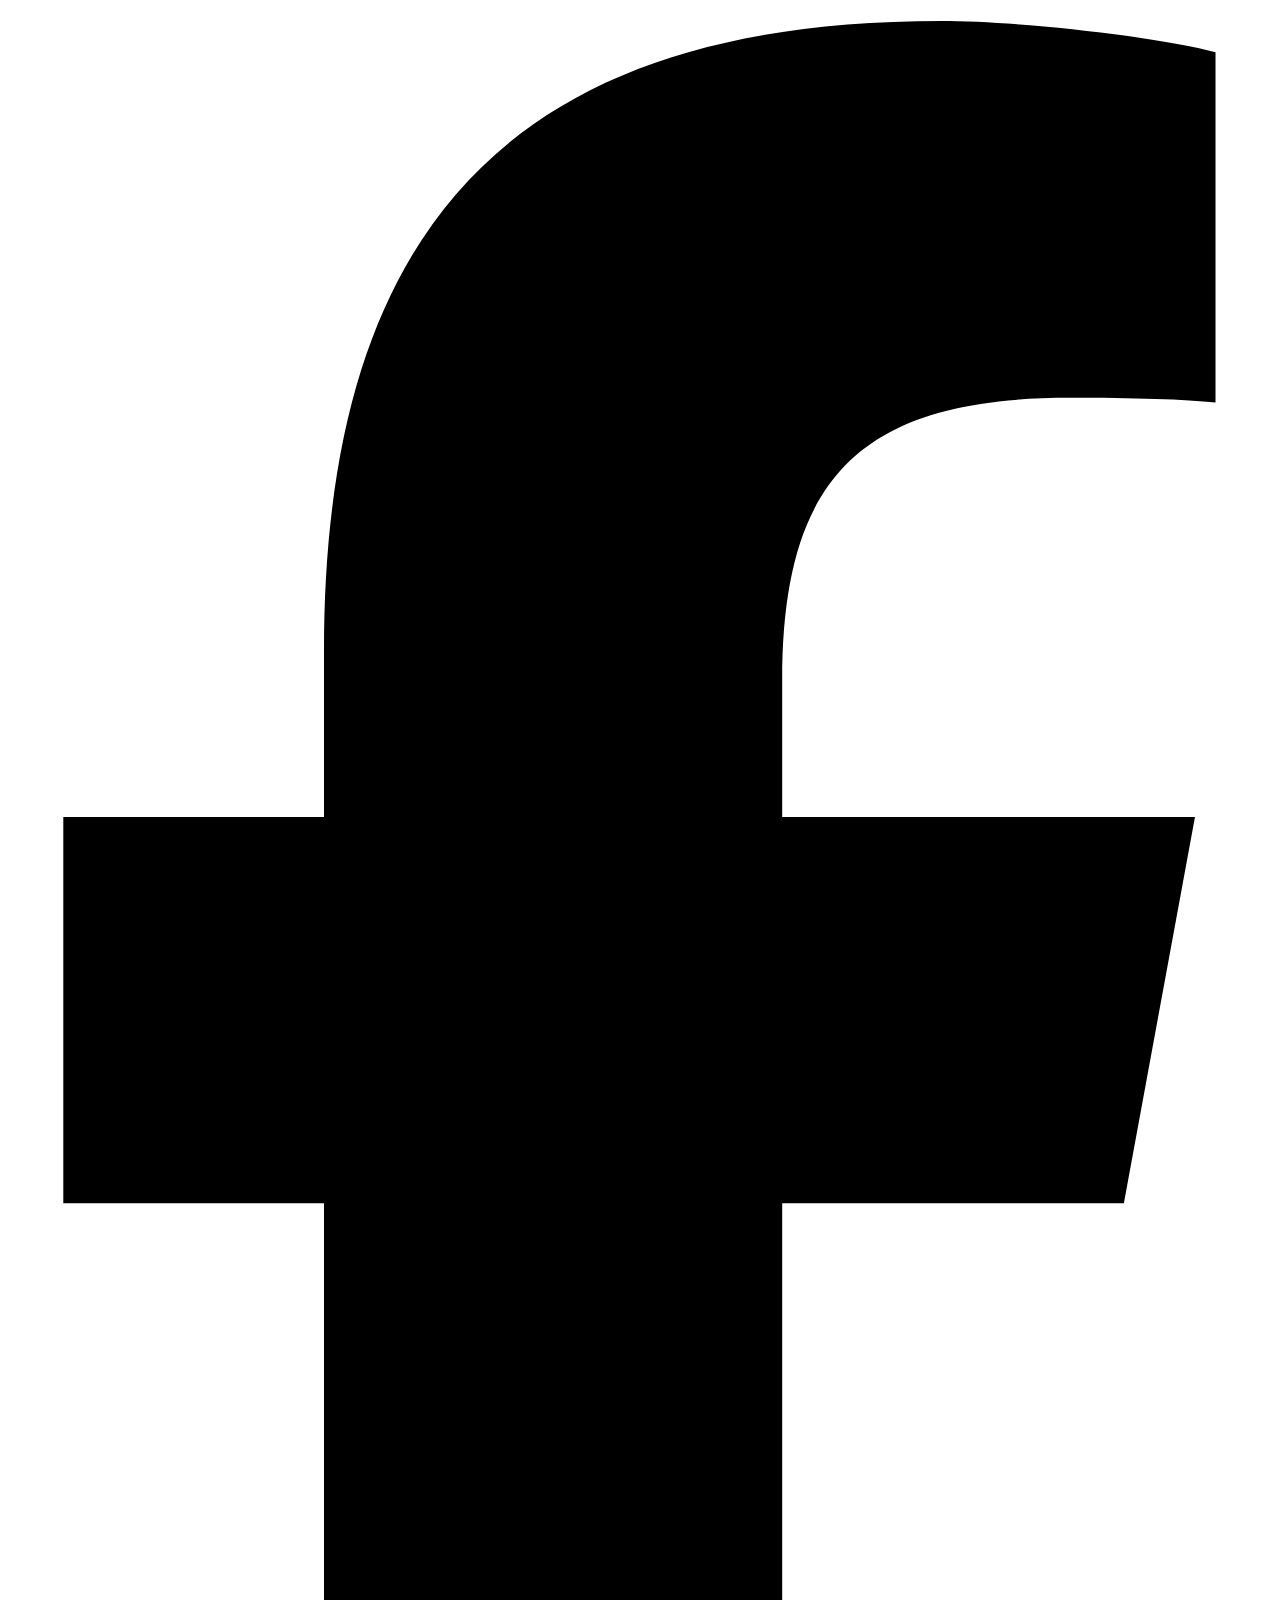
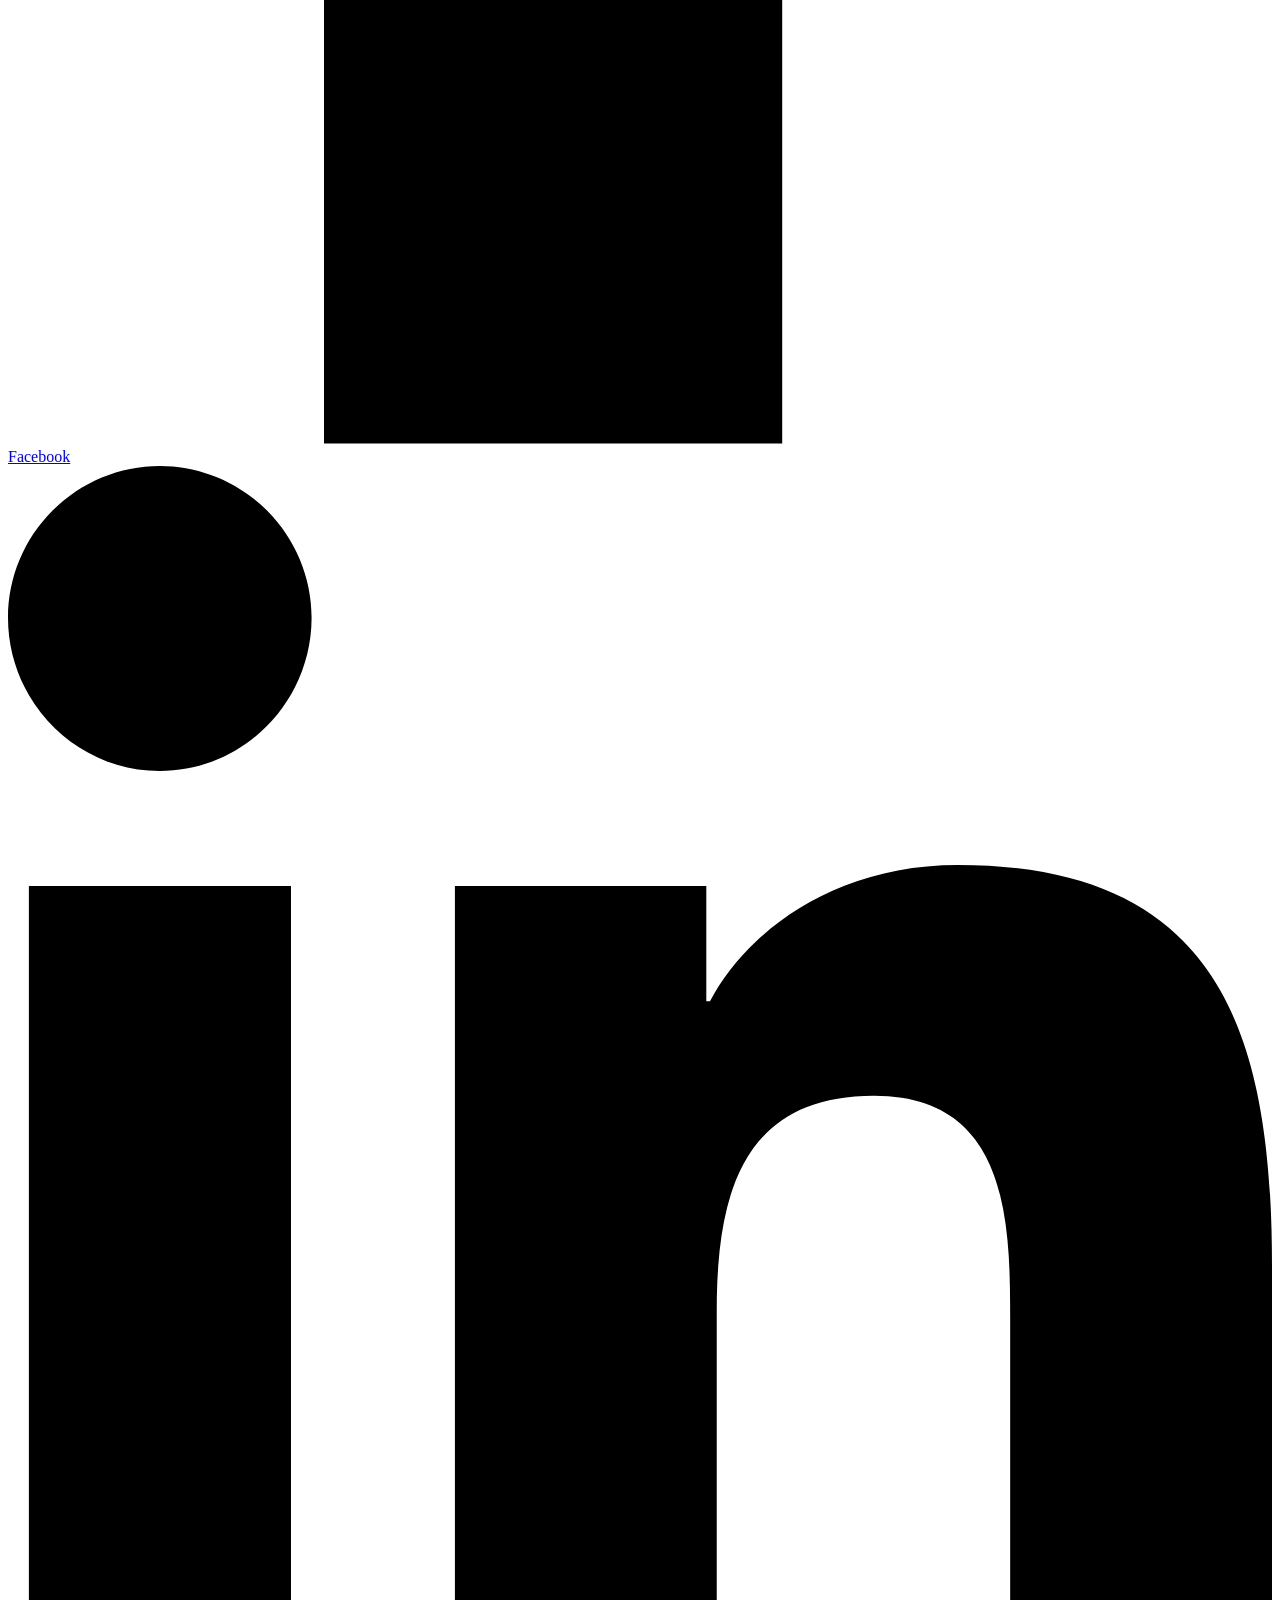
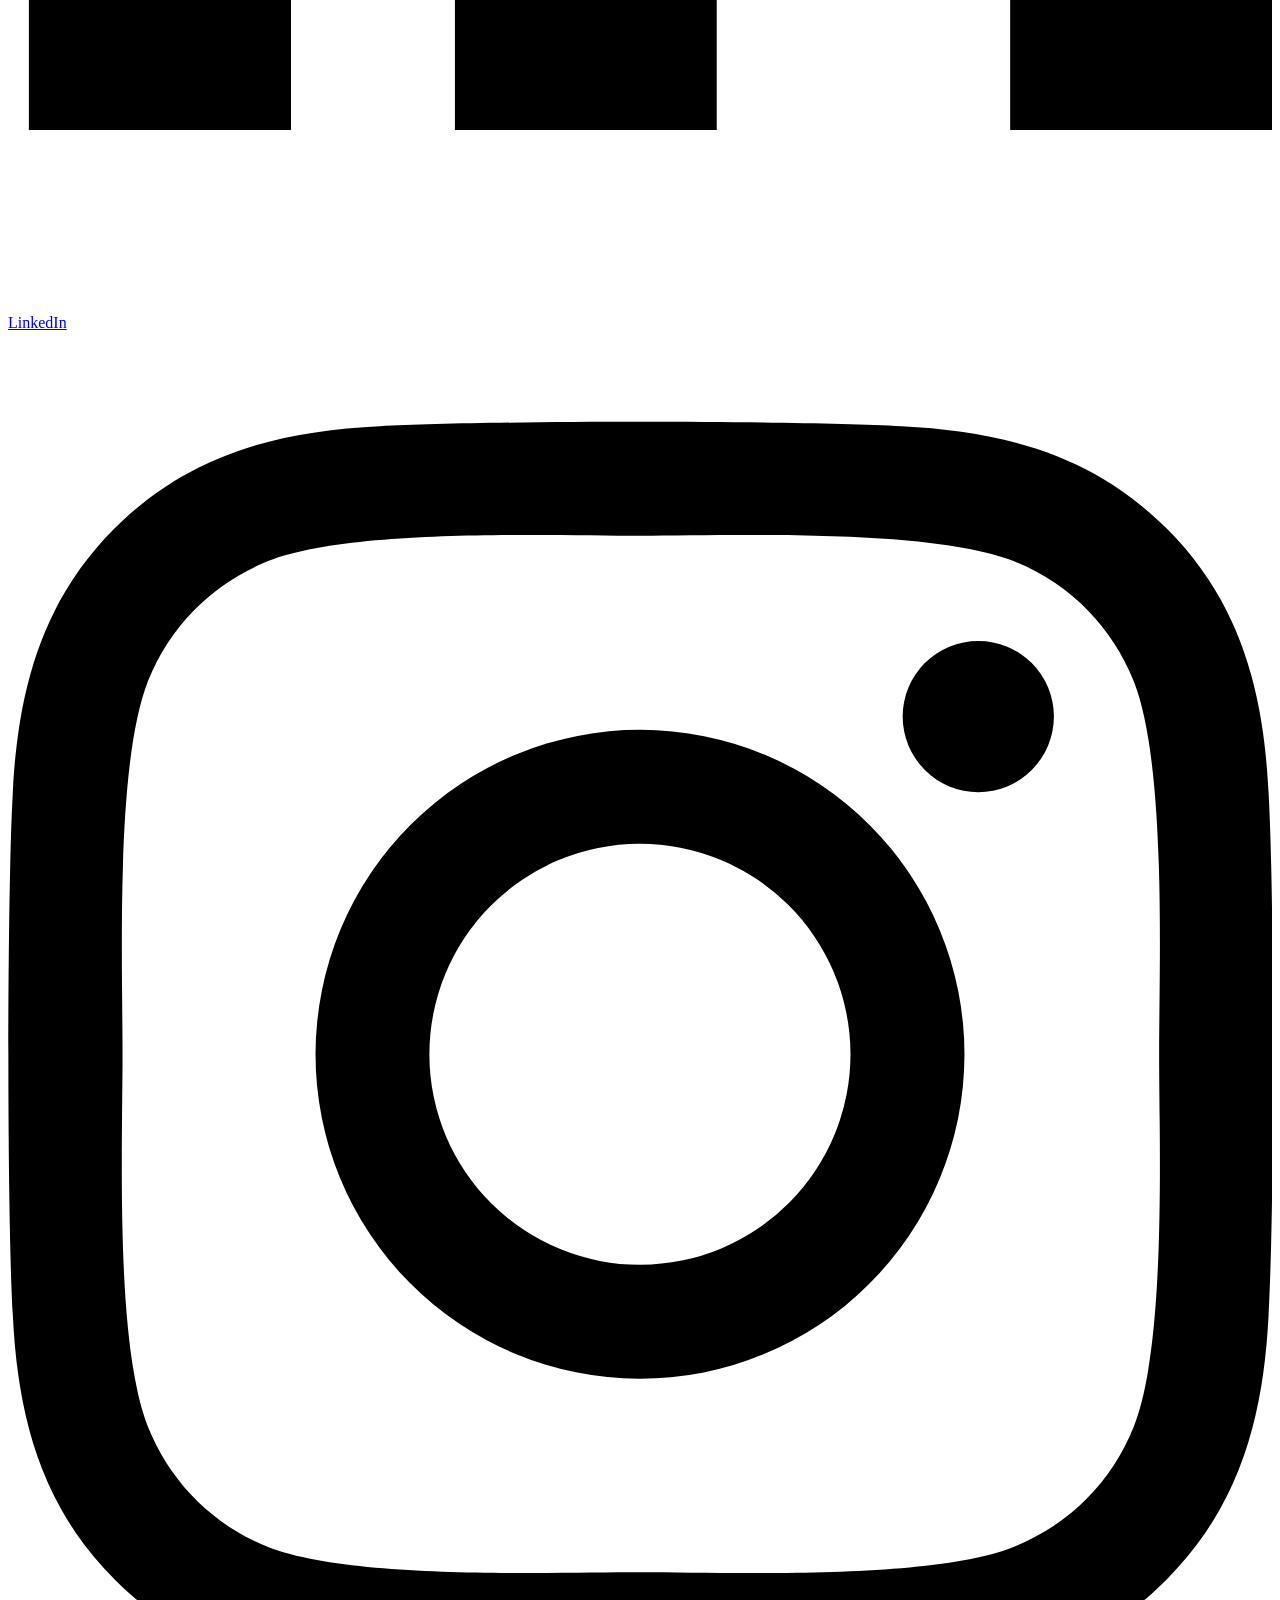
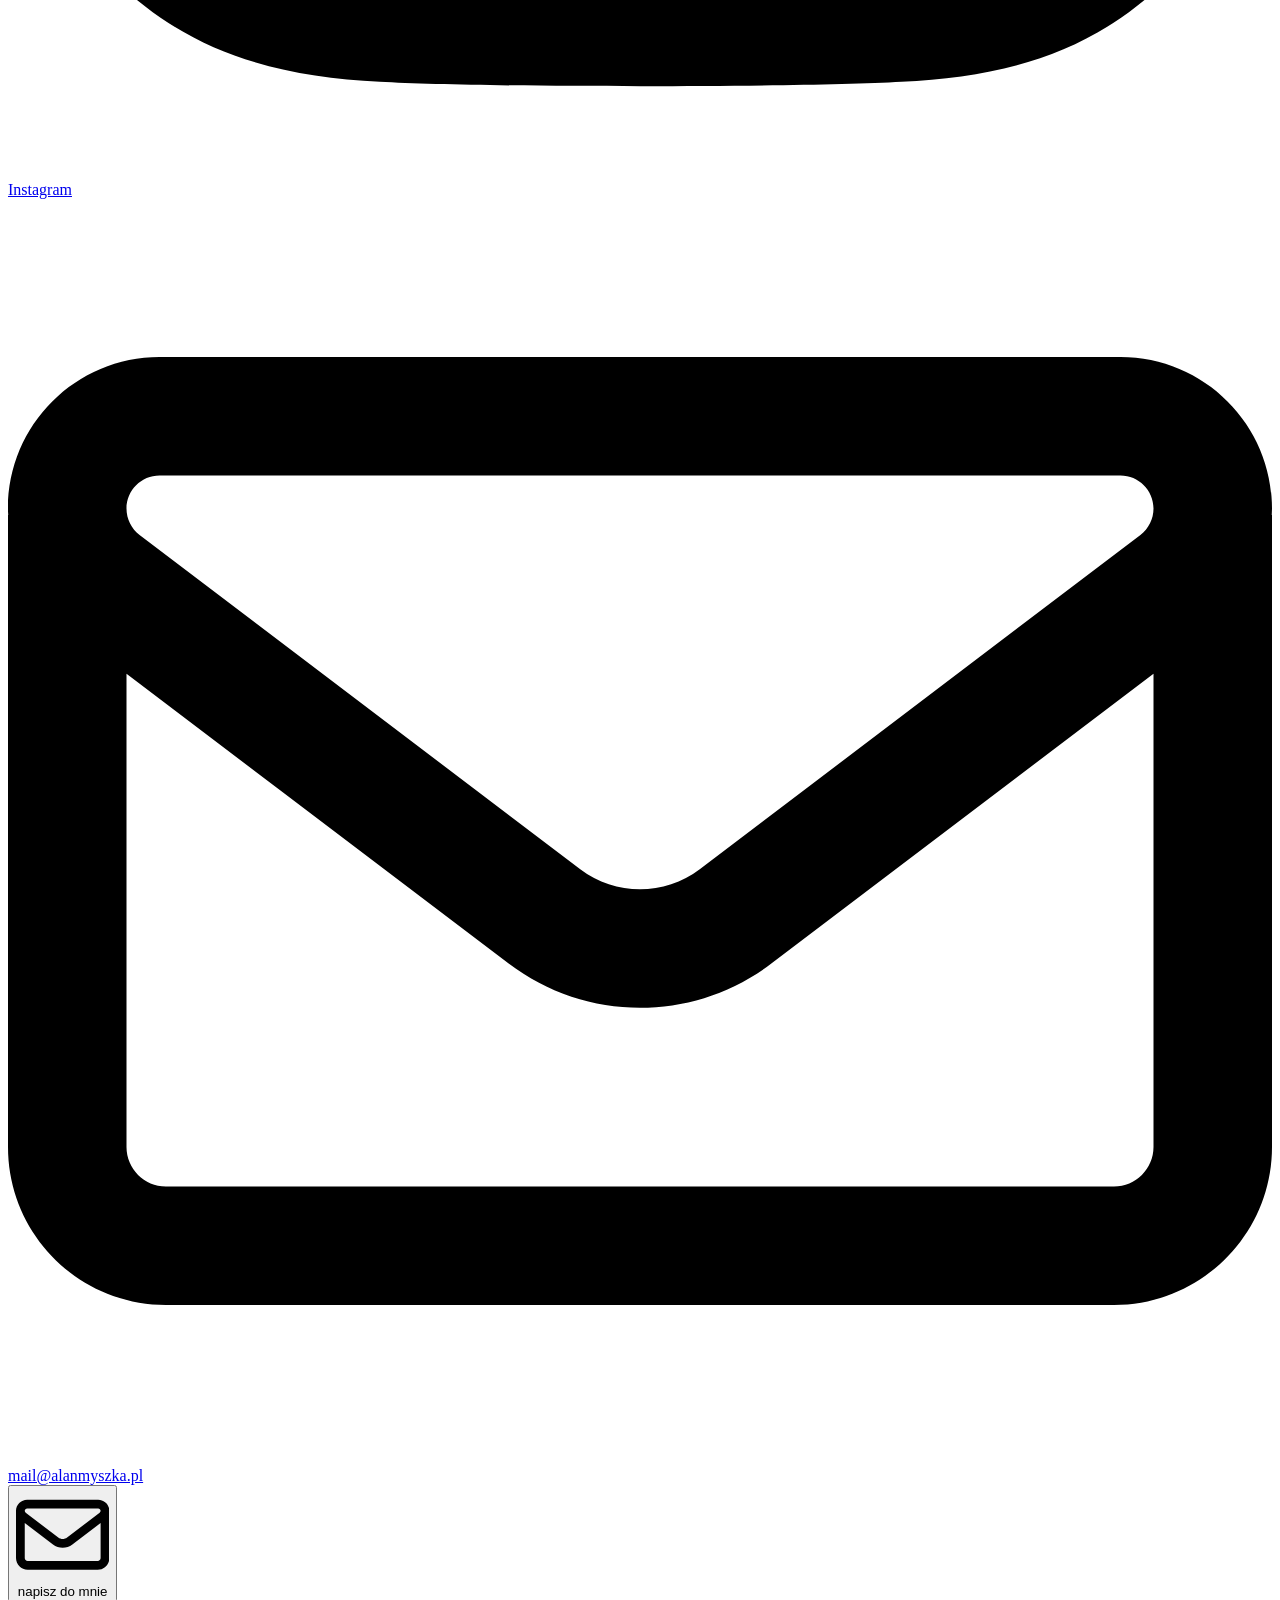
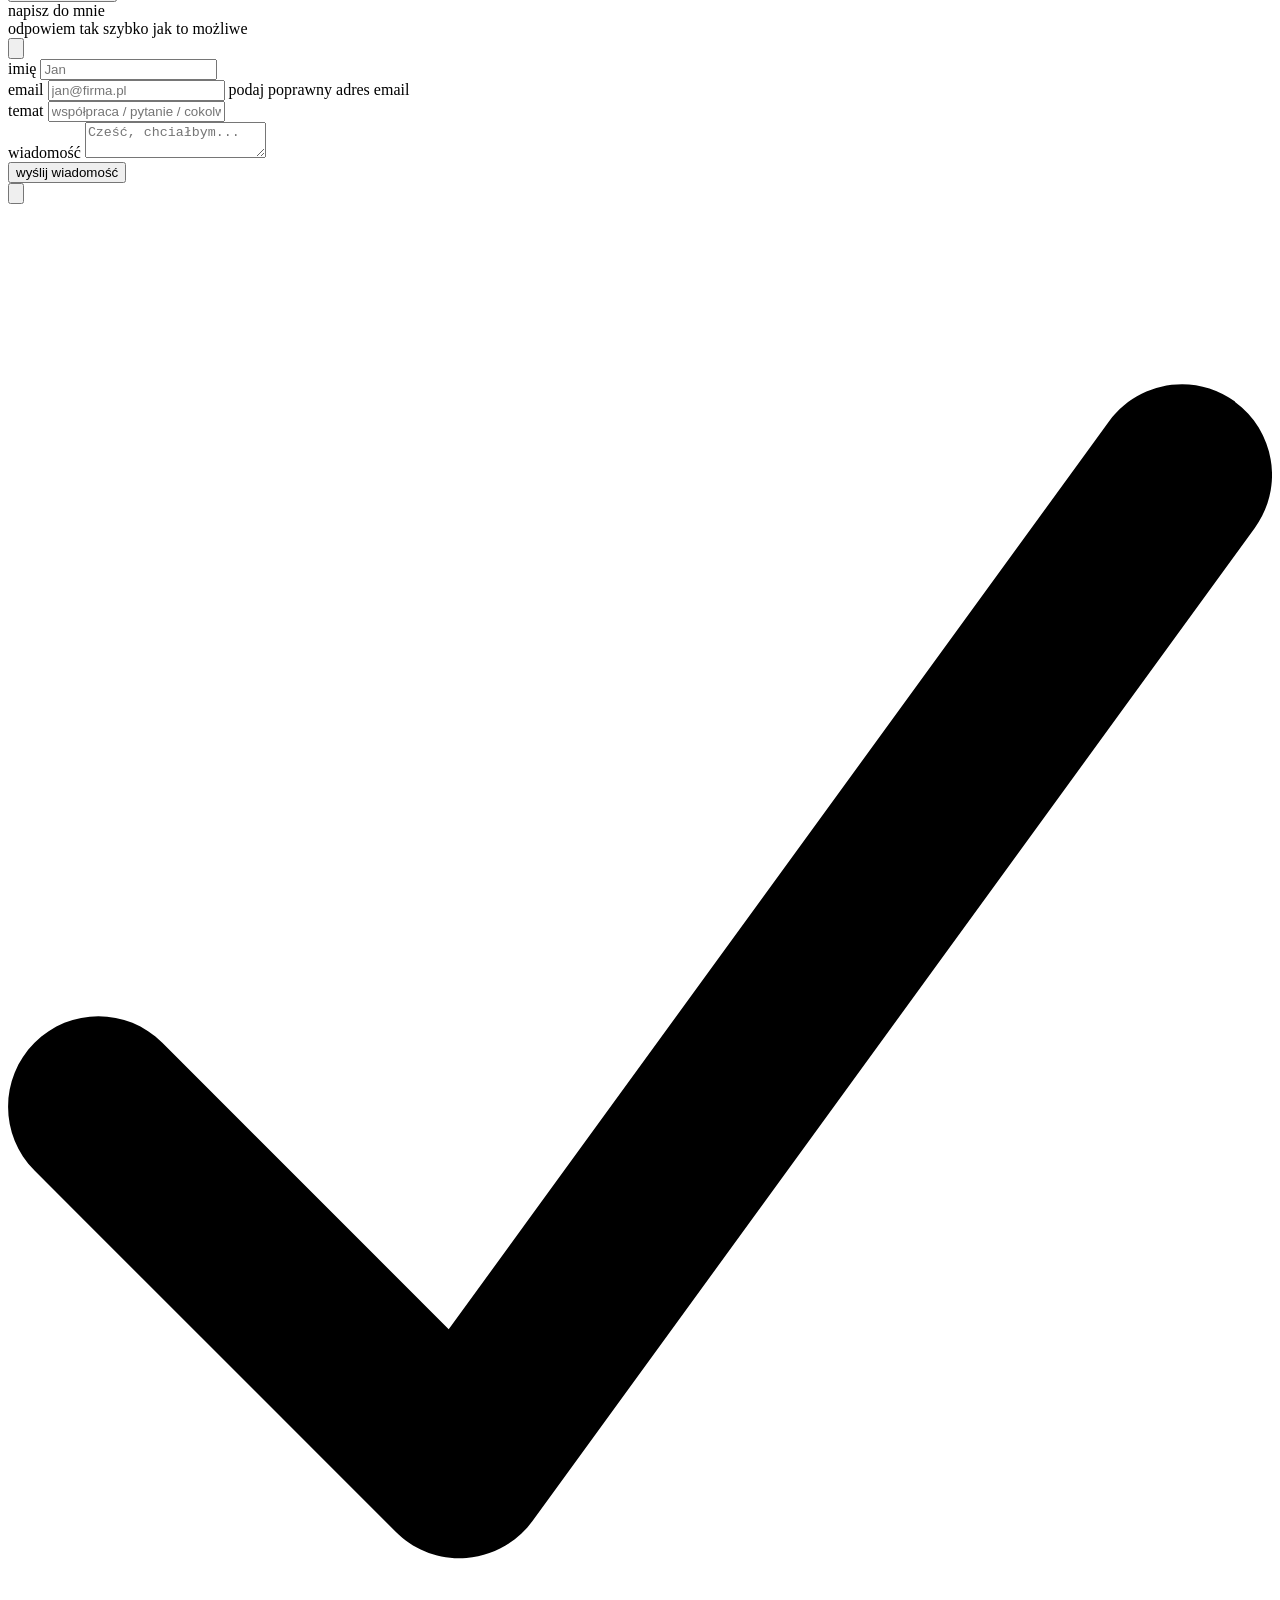
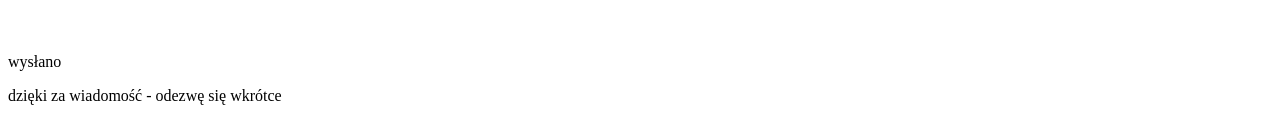
==== public/index.html @ a896ccef "Add contact form" ====
<!DOCTYPE html>
<html lang="pl">

<head>
  <meta charset="utf-8" />
  <meta name="description" content="alan myszka - personal website" />
  <link rel="icon" href="/favicon.ico?v=20260429" />
  <meta name="viewport" content="width=device-width, initial-scale=1.0" />
  <title>alan myszka</title>
  <link rel="stylesheet" href="/css/main.min.css?v=20260429" />
</head>

<body>
  <main>
    <h1 id="typing"></h1>
    <div class="socials">
      <a href="https://www.facebook.com/alantomyszka/" aria-label="Facebook">
        <svg xmlns="http://www.w3.org/2000/svg"
          viewBox="0 0 320 512"><!--!Font Awesome Free v7.2.0 by @fontawesome - https://fontawesome.com License - https://fontawesome.com/license/free Copyright 2026 Fonticons, Inc.-->
          <path
            d="M80 299.3l0 212.7 116 0 0-212.7 86.5 0 18-97.8-104.5 0 0-34.6c0-51.7 20.3-71.5 72.7-71.5 16.3 0 29.4 .4 37 1.2l0-88.7C291.4 4 256.4 0 236.2 0 129.3 0 80 50.5 80 159.4l0 42.1-66 0 0 97.8 66 0z" />
        </svg>
        Facebook
      </a>
      <a href="https://www.linkedin.com/in/alanmyszka/" aria-label="LinkedIn">
        <svg xmlns="http://www.w3.org/2000/svg"
          viewBox="0 0 448 512"><!--!Font Awesome Free v7.2.0 by @fontawesome - https://fontawesome.com License - https://fontawesome.com/license/free Copyright 2026 Fonticons, Inc.-->
          <path
            d="M100.3 448l-92.9 0 0-299.1 92.9 0 0 299.1zM53.8 108.1C24.1 108.1 0 83.5 0 53.8 0 39.5 5.7 25.9 15.8 15.8s23.8-15.8 38-15.8 27.9 5.7 38 15.8 15.8 23.8 15.8 38c0 29.7-24.1 54.3-53.8 54.3zM447.9 448l-92.7 0 0-145.6c0-34.7-.7-79.2-48.3-79.2-48.3 0-55.7 37.7-55.7 76.7l0 148.1-92.8 0 0-299.1 89.1 0 0 40.8 1.3 0c12.4-23.5 42.7-48.3 87.9-48.3 94 0 111.3 61.9 111.3 142.3l0 164.3-.1 0z" />
        </svg>
        LinkedIn
      </a>
      <a href="https://www.instagram.com/alantomyszka/" aria-label="Instagram">
        <svg xmlns="http://www.w3.org/2000/svg"
          viewBox="0 0 448 512"><!--!Font Awesome Free v7.2.0 by @fontawesome - https://fontawesome.com License - https://fontawesome.com/license/free Copyright 2026 Fonticons, Inc.-->
          <path
            d="M224.3 141a115 115 0 1 0 -.6 230 115 115 0 1 0 .6-230zm-.6 40.4a74.6 74.6 0 1 1 .6 149.2 74.6 74.6 0 1 1 -.6-149.2zm93.4-45.1a26.8 26.8 0 1 1 53.6 0 26.8 26.8 0 1 1 -53.6 0zm129.7 27.2c-1.7-35.9-9.9-67.7-36.2-93.9-26.2-26.2-58-34.4-93.9-36.2-37-2.1-147.9-2.1-184.9 0-35.8 1.7-67.6 9.9-93.9 36.1s-34.4 58-36.2 93.9c-2.1 37-2.1 147.9 0 184.9 1.7 35.9 9.9 67.7 36.2 93.9s58 34.4 93.9 36.2c37 2.1 147.9 2.1 184.9 0 35.9-1.7 67.7-9.9 93.9-36.2 26.2-26.2 34.4-58 36.2-93.9 2.1-37 2.1-147.8 0-184.8zM399 388c-7.8 19.6-22.9 34.7-42.6 42.6-29.5 11.7-99.5 9-132.1 9s-102.7 2.6-132.1-9c-19.6-7.8-34.7-22.9-42.6-42.6-11.7-29.5-9-99.5-9-132.1s-2.6-102.7 9-132.1c7.8-19.6 22.9-34.7 42.6-42.6 29.5-11.7 99.5-9 132.1-9s102.7-2.6 132.1 9c19.6 7.8 34.7 22.9 42.6 42.6 11.7 29.5 9 99.5 9 132.1s2.7 102.7-9 132.1z" />
        </svg>
        Instagram
      </a>
    </div>
  </main>

  <footer>
    <a href="mailto:mail@alanmyszka.pl">
      <svg xmlns="http://www.w3.org/2000/svg"
        viewBox="0 0 512 512"><!--!Font Awesome Free v7.2.0 by @fontawesome - https://fontawesome.com License - https://fontawesome.com/license/free Copyright 2026 Fonticons, Inc.-->
        <path
          d="M61.4 64C27.5 64 0 91.5 0 125.4 0 126.3 0 127.1 .1 128L0 128 0 384c0 35.3 28.7 64 64 64l384 0c35.3 0 64-28.7 64-64l0-256-.1 0c0-.9 .1-1.7 .1-2.6 0-33.9-27.5-61.4-61.4-61.4L61.4 64zM464 192.3L464 384c0 8.8-7.2 16-16 16L64 400c-8.8 0-16-7.2-16-16l0-191.7 154.8 117.4c31.4 23.9 74.9 23.9 106.4 0L464 192.3zM48 125.4C48 118 54 112 61.4 112l389.2 0c7.4 0 13.4 6 13.4 13.4 0 4.2-2 8.2-5.3 10.7L280.2 271.5c-14.3 10.8-34.1 10.8-48.4 0L53.3 136.1c-3.3-2.5-5.3-6.5-5.3-10.7z" />
      </svg>
      mail@alanmyszka.pl
    </a>
  </footer>

  <button class="fab" id="fab" aria-haspopup="dialog" aria-label="Formularz kontaktowy">
    <svg xmlns="http://www.w3.org/2000/svg"
      viewBox="0 0 512 512"><!--!Font Awesome Free v7.2.0 by @fontawesome - https://fontawesome.com License - https://fontawesome.com/license/free Copyright 2026 Fonticons, Inc.-->
      <path
        d="M61.4 64C27.5 64 0 91.5 0 125.4 0 126.3 0 127.1 .1 128L0 128 0 384c0 35.3 28.7 64 64 64l384 0c35.3 0 64-28.7 64-64l0-256-.1 0c0-.9 .1-1.7 .1-2.6 0-33.9-27.5-61.4-61.4-61.4L61.4 64zM464 192.3L464 384c0 8.8-7.2 16-16 16L64 400c-8.8 0-16-7.2-16-16l0-191.7 154.8 117.4c31.4 23.9 74.9 23.9 106.4 0L464 192.3zM48 125.4C48 118 54 112 61.4 112l389.2 0c7.4 0 13.4 6 13.4 13.4 0 4.2-2 8.2-5.3 10.7L280.2 271.5c-14.3 10.8-34.1 10.8-48.4 0L53.3 136.1c-3.3-2.5-5.3-6.5-5.3-10.7z" />
    </svg>
    napisz do mnie
  </button>

  <div class="modal-overlay" id="modal-overlay" role="dialog" aria-modal="true" aria-labelledby="modal-title">
    <div class="modal" id="modal-box">

      <div id="modal-form-view">
        <div class="modal-header">
          <div>
            <div class="modal-title" id="modal-title">napisz do mnie</div>
            <div class="modal-subtitle">odpowiem tak szybko jak to możliwe</div>
          </div>
          <button class="modal-close" id="modal-close" aria-label="Zamknij"><svg xmlns="http://www.w3.org/2000/svg"
              viewBox="0 0 384 512"><!--!Font Awesome Free v7.2.0 by @fontawesome - https://fontawesome.com License - https://fontawesome.com/license/free Copyright 2026 Fonticons, Inc.-->
              <path
                d="M55.1 73.4c-12.5-12.5-32.8-12.5-45.3 0s-12.5 32.8 0 45.3L147.2 256 9.9 393.4c-12.5 12.5-12.5 32.8 0 45.3s32.8 12.5 45.3 0L192.5 301.3 329.9 438.6c12.5 12.5 32.8 12.5 45.3 0s12.5-32.8 0-45.3L237.8 256 375.1 118.6c12.5-12.5 12.5-32.8 0-45.3s-32.8-12.5-45.3 0L192.5 210.7 55.1 73.4z" />
            </svg></button>
        </div>

        <form id="contact-form" novalidate>
          <div class="form-row">
            <div class="form-field">
              <label for="cf-name">imię</label>
              <input id="cf-name" type="text" placeholder="Jan" autocomplete="given-name" required />
            </div>
            <div class="form-field">
              <label for="cf-email">email</label>
              <input id="cf-email" type="email" placeholder="jan@firma.pl" autocomplete="email" required />
              <span class="field-error" id="email-error">podaj poprawny adres email</span>
            </div>
          </div>
          <div class="form-field">
            <label for="cf-subject">temat</label>
            <input id="cf-subject" type="text" placeholder="współpraca / pytanie / cokolwiek" />
          </div>
          <div class="form-field">
            <label for="cf-message">wiadomość</label>
            <textarea id="cf-message" placeholder="Cześć, chciałbym..." required></textarea>
          </div>
          <button class="submit-btn" type="submit" id="submit-btn">wyślij wiadomość</button>
        </form>
      </div>

      <div class="modal-success" id="modal-success">
        <div class="modal-success-header">
          <div></div>
          <button class="modal-close" id="modal-close-success" aria-label="Zamknij"><svg
              xmlns="http://www.w3.org/2000/svg"
              viewBox="0 0 384 512"><!--!Font Awesome Free v7.2.0 by @fontawesome - https://fontawesome.com License - https://fontawesome.com/license/free Copyright 2026 Fonticons, Inc.-->
              <path
                d="M55.1 73.4c-12.5-12.5-32.8-12.5-45.3 0s-12.5 32.8 0 45.3L147.2 256 9.9 393.4c-12.5 12.5-12.5 32.8 0 45.3s32.8 12.5 45.3 0L192.5 301.3 329.9 438.6c12.5 12.5 32.8 12.5 45.3 0s12.5-32.8 0-45.3L237.8 256 375.1 118.6c12.5-12.5 12.5-32.8 0-45.3s-32.8-12.5-45.3 0L192.5 210.7 55.1 73.4z" />
            </svg></button>
        </div>
        <div class="success-icon"><svg xmlns="http://www.w3.org/2000/svg"
            viewBox="0 0 448 512"><!--!Font Awesome Free v7.2.0 by @fontawesome - https://fontawesome.com License - https://fontawesome.com/license/free Copyright 2026 Fonticons, Inc.-->
            <path
              d="M434.8 70.1c14.3 10.4 17.5 30.4 7.1 44.7l-256 352c-5.5 7.6-14 12.3-23.4 13.1s-18.5-2.7-25.1-9.3l-128-128c-12.5-12.5-12.5-32.8 0-45.3s32.8-12.5 45.3 0l101.5 101.5 234-321.7c10.4-14.3 30.4-17.5 44.7-7.1z" />
          </svg></div>
        <div class="success-title">wysłano</div>
        <p class="success-text">dzięki za wiadomość - odezwę się wkrótce</p>
      </div>

    </div>
  </div>
  <script src="/js/typing.min.js?v=20260429"></script>
  <script src="/js/modal.min.js?v=20260429"></script>
</body>

</html>
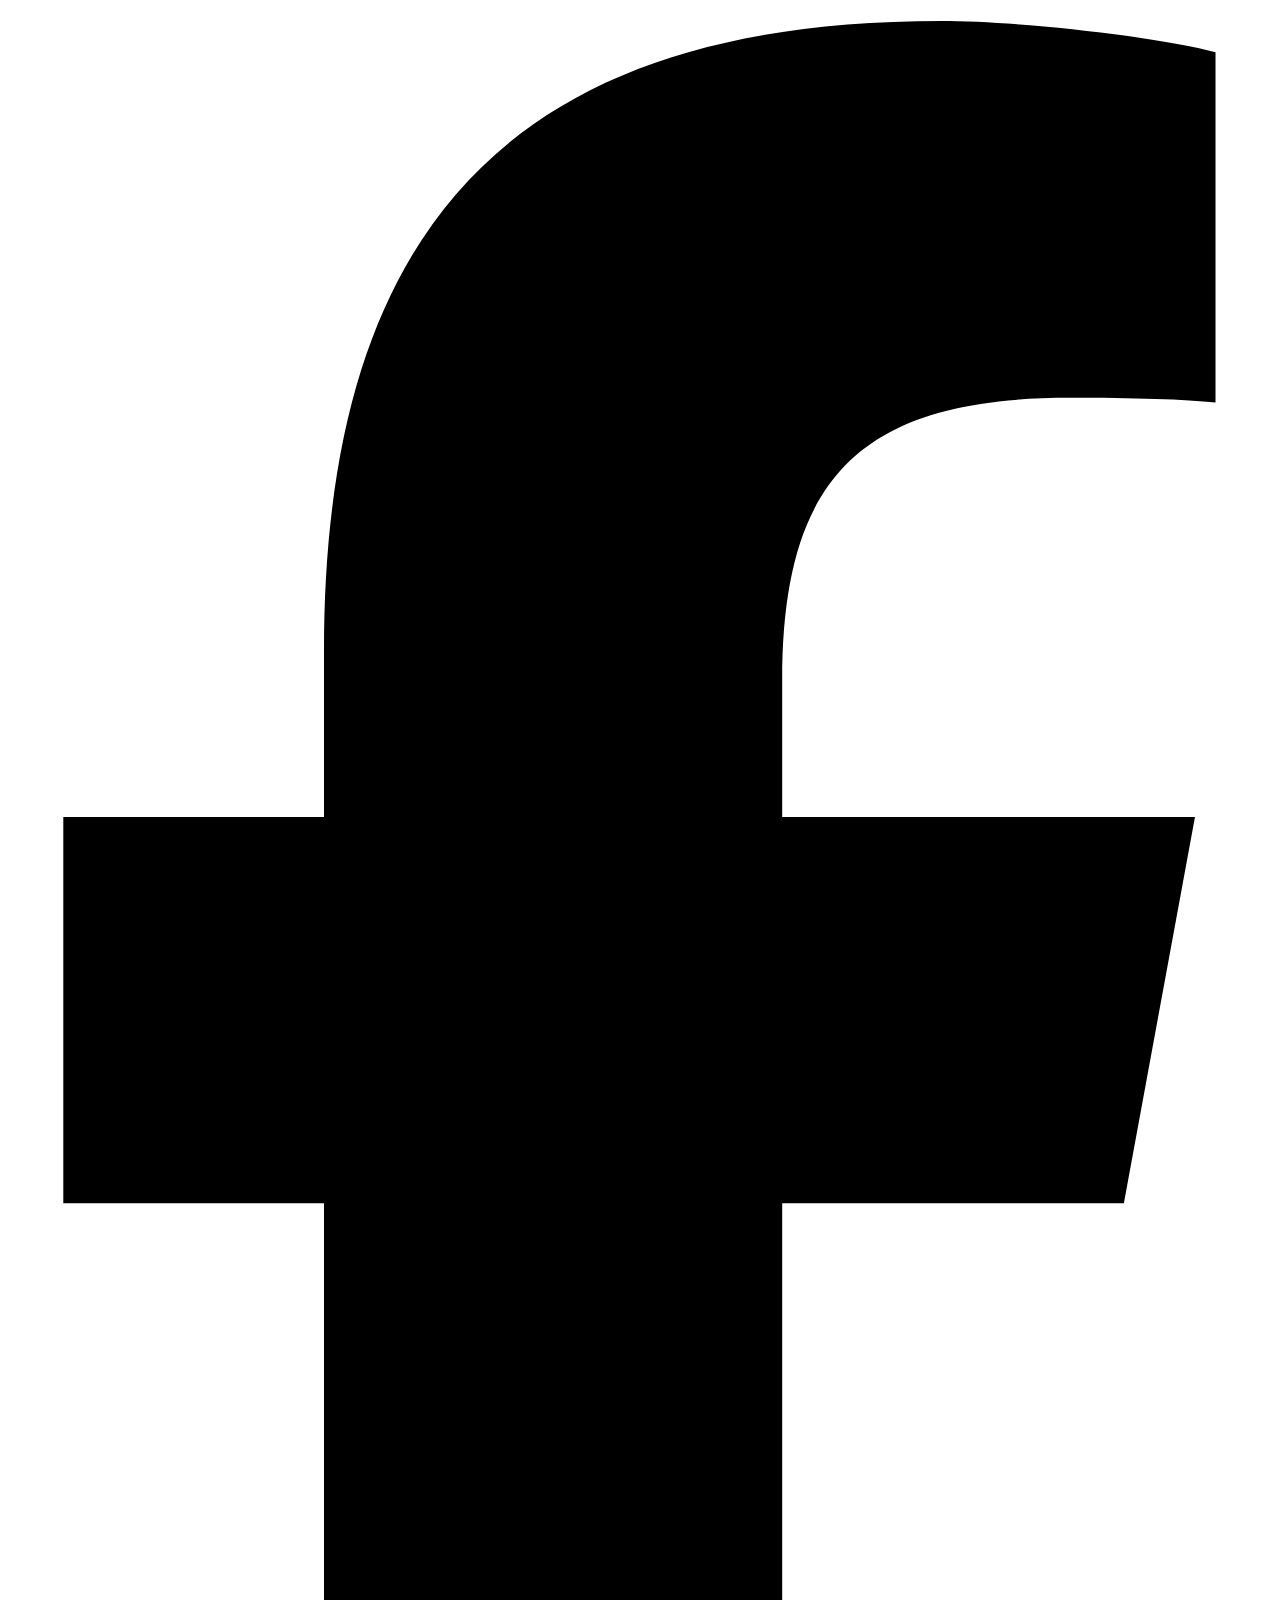
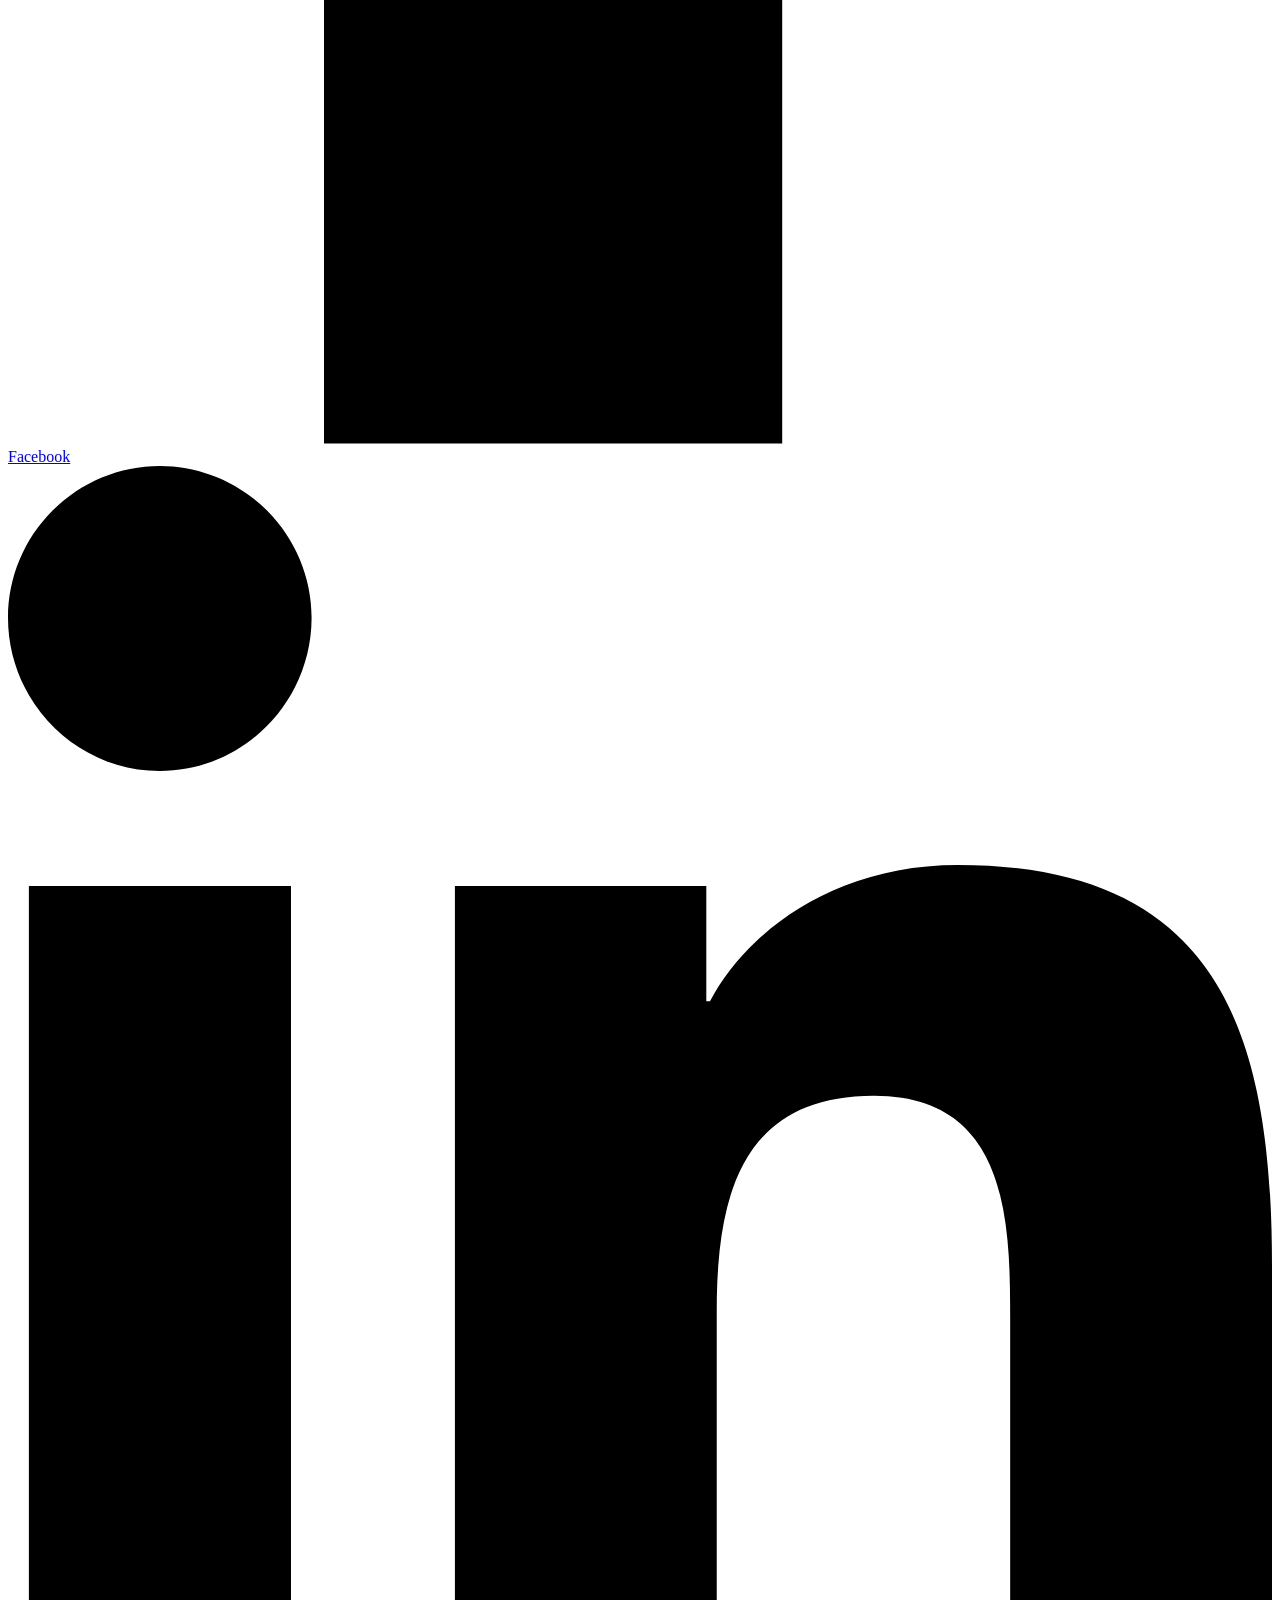
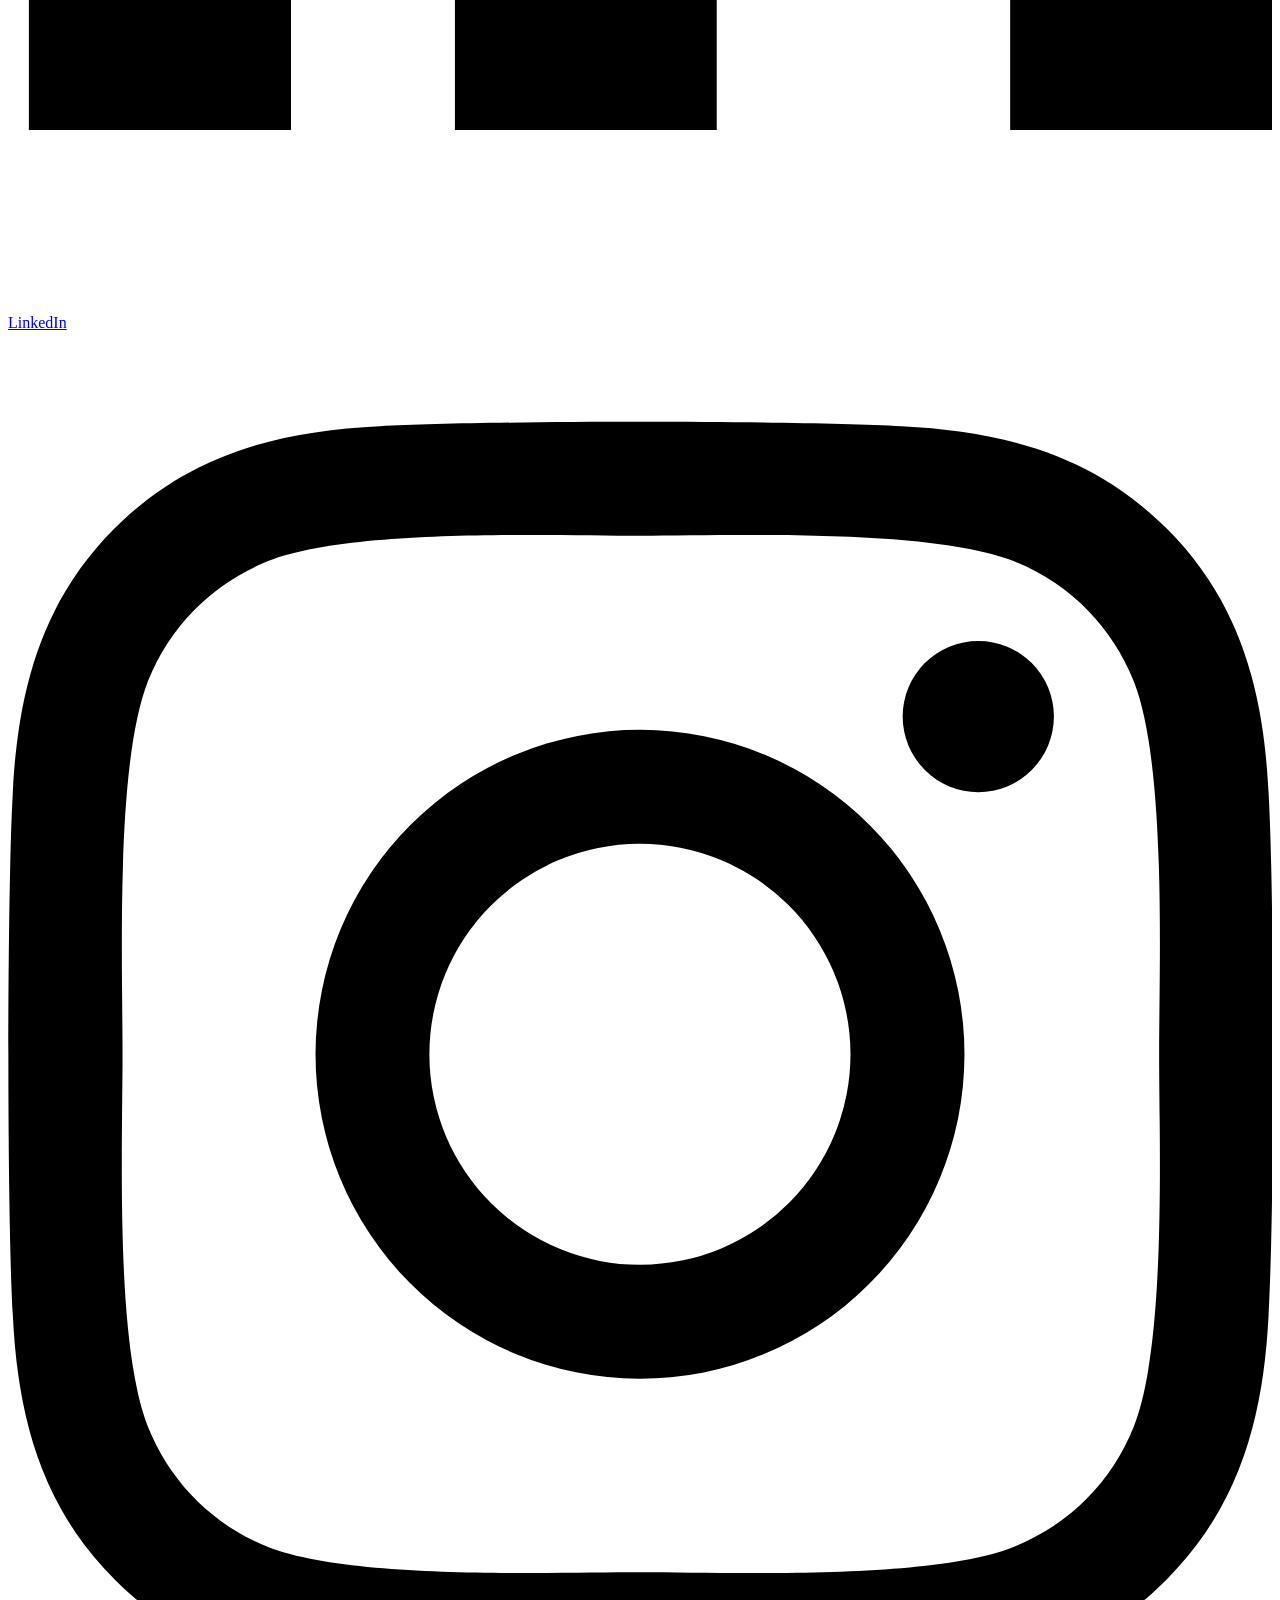
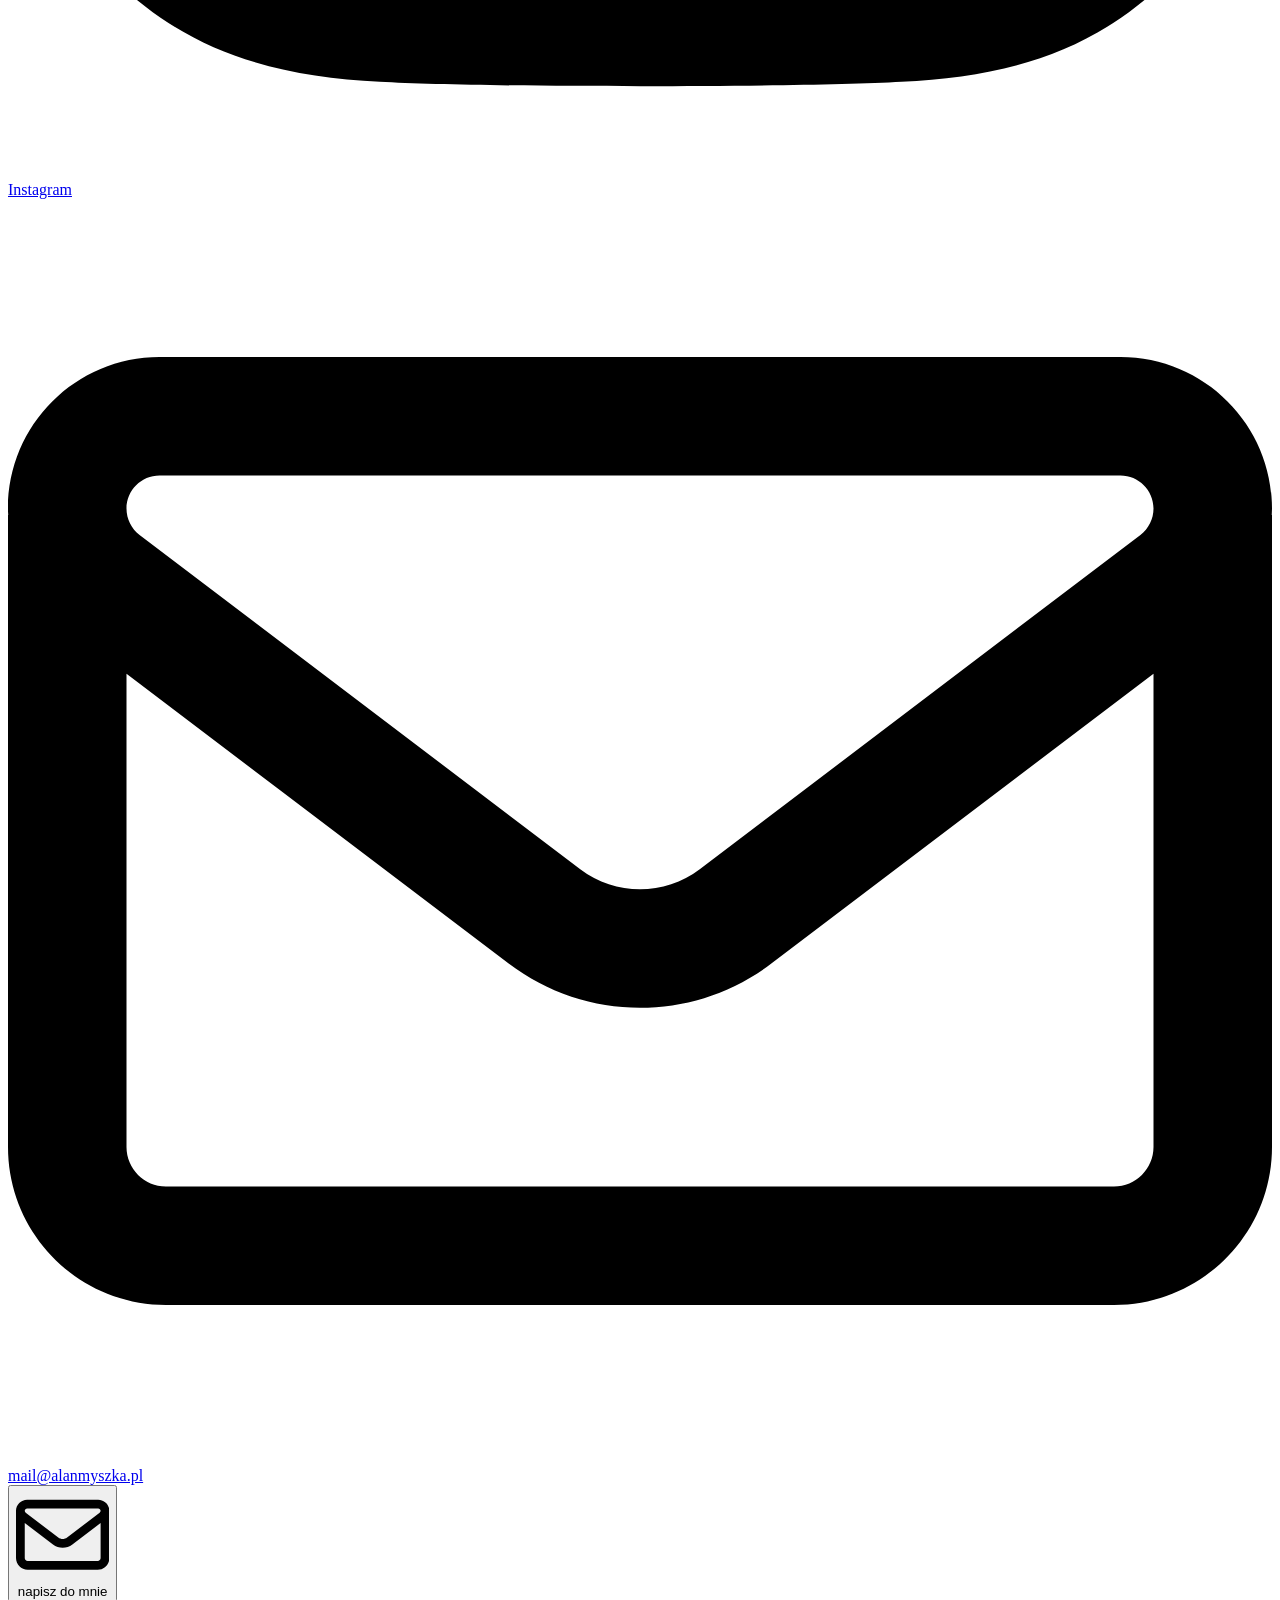
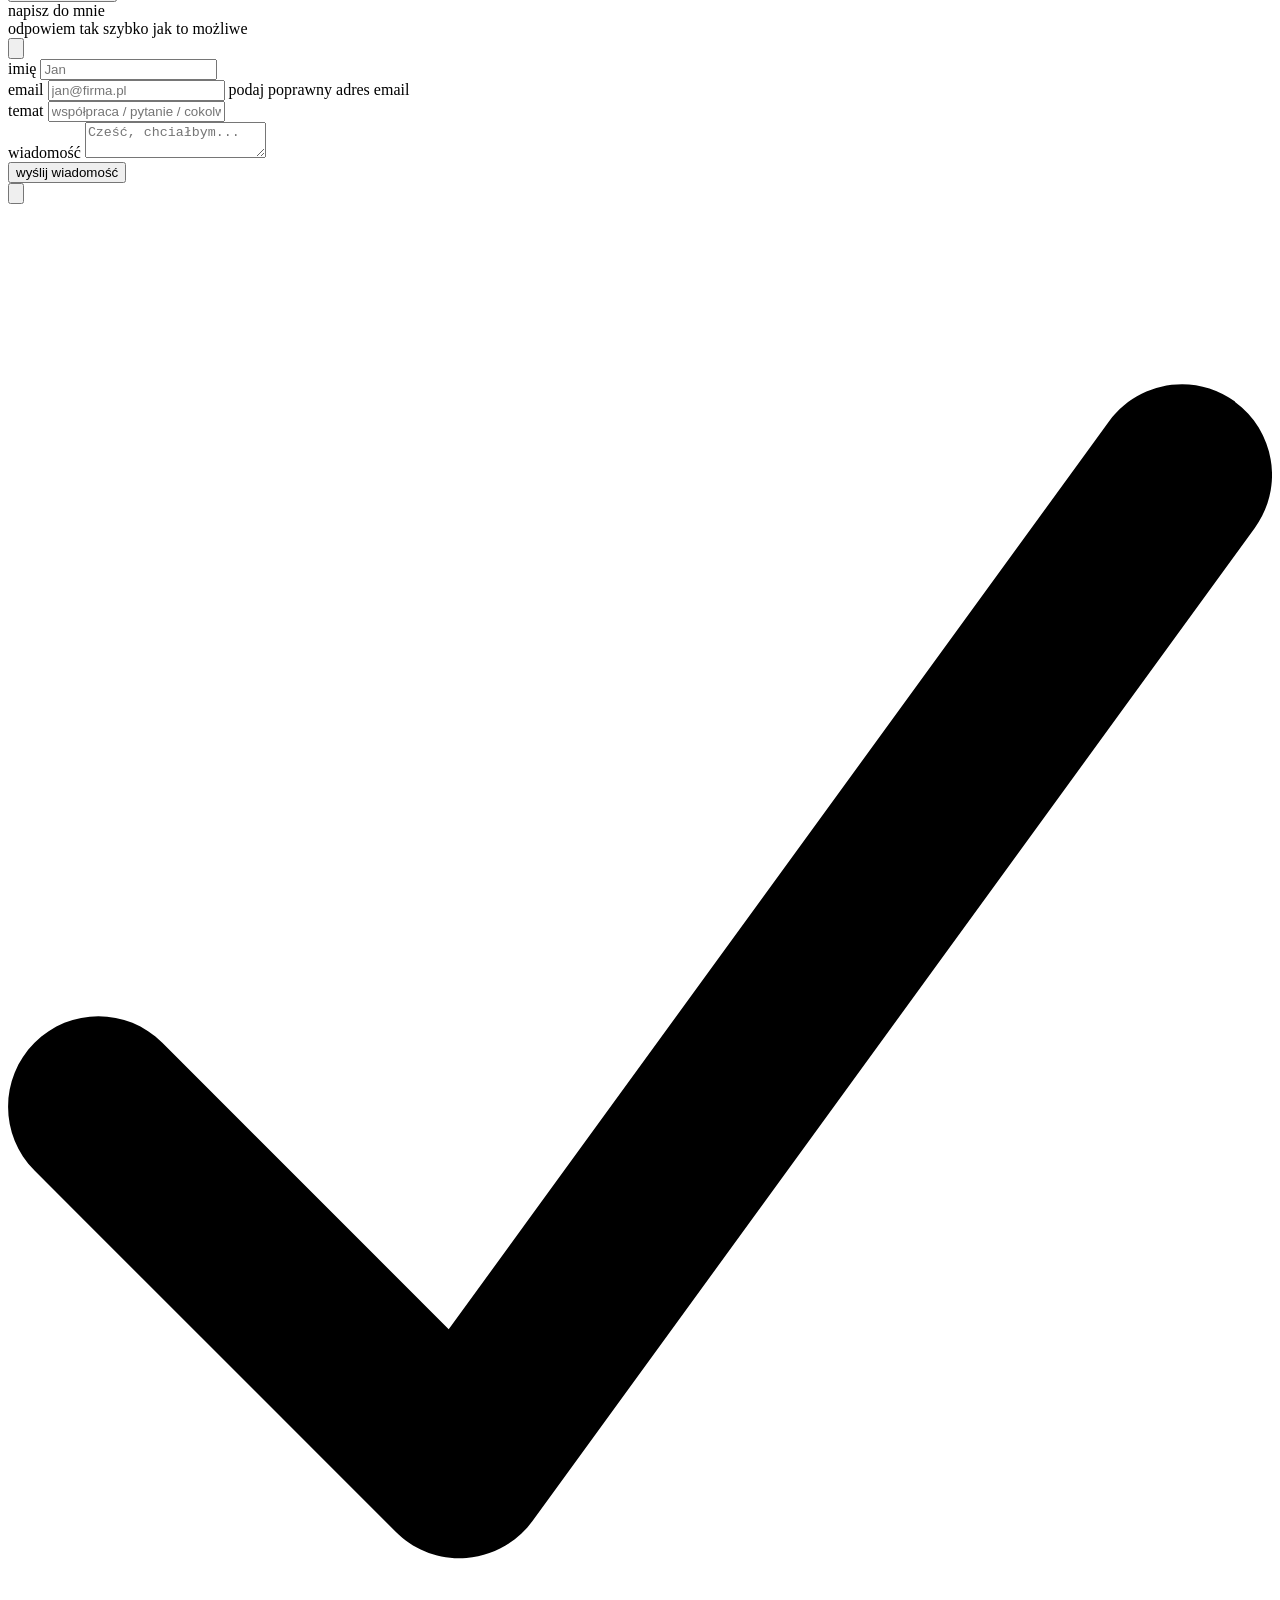
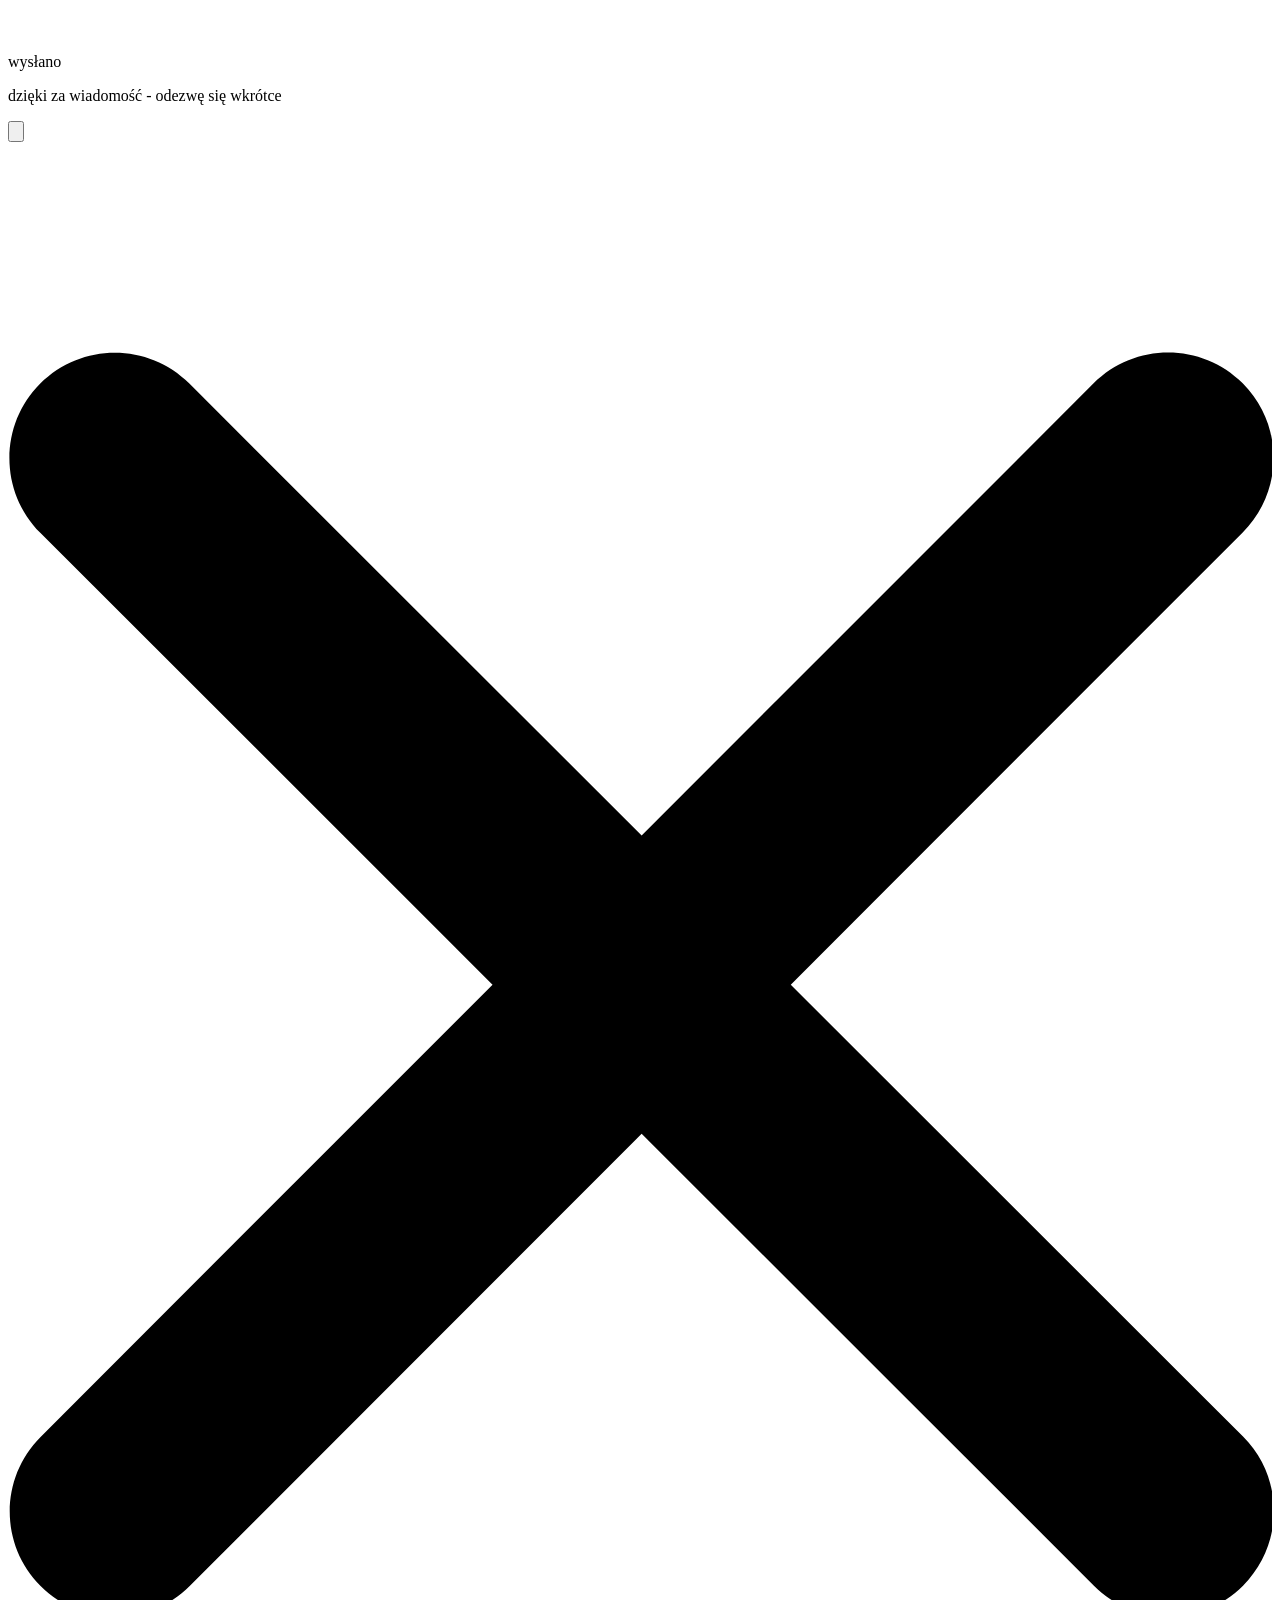
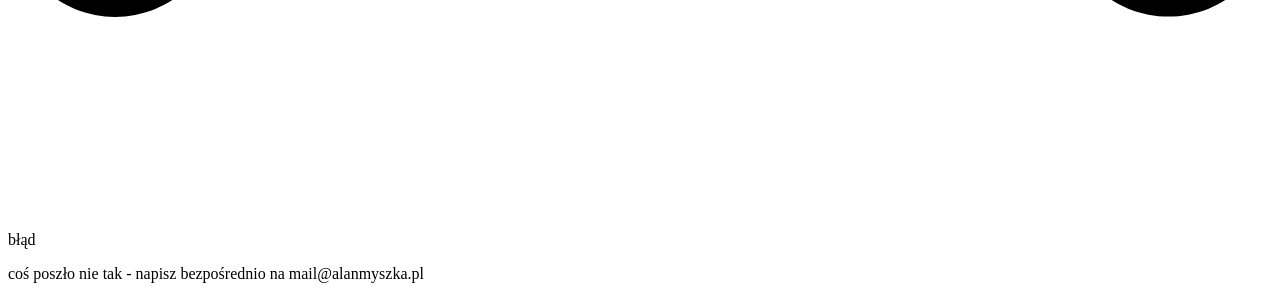
==== commit 5558e2ed: "Change form submit error alert to info popup" ====
--- a/public/index.html
+++ b/public/index.html
@@ -7,7 +7,7 @@
   <link rel="icon" href="/favicon.ico?v=20260429" />
   <meta name="viewport" content="width=device-width, initial-scale=1.0" />
   <title>alan myszka</title>
-  <link rel="stylesheet" href="/css/main.min.css?v=20260429" />
+  <link rel="stylesheet" href="/css/main.min.css?v=20260429_v3" />
 </head>
 
 <body>
@@ -62,7 +62,7 @@
   </button>
 
   <div class="modal-overlay" id="modal-overlay" role="dialog" aria-modal="true" aria-labelledby="modal-title">
-    <div class="modal" id="modal-box">
+    <div class="modal" id="modal-info">
 
       <div id="modal-form-view">
         <div class="modal-header">
@@ -101,8 +101,8 @@
         </form>
       </div>
 
-      <div class="modal-success" id="modal-success">
-        <div class="modal-success-header">
+      <div class="modal-info" id="modal-success">
+        <div class="modal-info-header">
           <div></div>
           <button class="modal-close" id="modal-close-success" aria-label="Zamknij"><svg
               xmlns="http://www.w3.org/2000/svg"
@@ -111,19 +111,38 @@
                 d="M55.1 73.4c-12.5-12.5-32.8-12.5-45.3 0s-12.5 32.8 0 45.3L147.2 256 9.9 393.4c-12.5 12.5-12.5 32.8 0 45.3s32.8 12.5 45.3 0L192.5 301.3 329.9 438.6c12.5 12.5 32.8 12.5 45.3 0s12.5-32.8 0-45.3L237.8 256 375.1 118.6c12.5-12.5 12.5-32.8 0-45.3s-32.8-12.5-45.3 0L192.5 210.7 55.1 73.4z" />
             </svg></button>
         </div>
-        <div class="success-icon"><svg xmlns="http://www.w3.org/2000/svg"
+        <div class="modal-icon"><svg xmlns="http://www.w3.org/2000/svg"
             viewBox="0 0 448 512"><!--!Font Awesome Free v7.2.0 by @fontawesome - https://fontawesome.com License - https://fontawesome.com/license/free Copyright 2026 Fonticons, Inc.-->
             <path
               d="M434.8 70.1c14.3 10.4 17.5 30.4 7.1 44.7l-256 352c-5.5 7.6-14 12.3-23.4 13.1s-18.5-2.7-25.1-9.3l-128-128c-12.5-12.5-12.5-32.8 0-45.3s32.8-12.5 45.3 0l101.5 101.5 234-321.7c10.4-14.3 30.4-17.5 44.7-7.1z" />
           </svg></div>
-        <div class="success-title">wysłano</div>
-        <p class="success-text">dzięki za wiadomość - odezwę się wkrótce</p>
+        <div class="modal-title">wysłano</div>
+        <p class="modal-text">dzięki za wiadomość - odezwę się wkrótce</p>
+      </div>
+
+      <div class="modal-info" id="modal-error">
+        <div class="modal-info-header">
+          <div></div>
+          <button class="modal-close" id="modal-close-error" aria-label="Zamknij"><svg
+              xmlns="http://www.w3.org/2000/svg"
+              viewBox="0 0 384 512"><!--!Font Awesome Free v7.2.0 by @fontawesome - https://fontawesome.com License - https://fontawesome.com/license/free Copyright 2026 Fonticons, Inc.-->
+              <path
+                d="M55.1 73.4c-12.5-12.5-32.8-12.5-45.3 0s-12.5 32.8 0 45.3L147.2 256 9.9 393.4c-12.5 12.5-12.5 32.8 0 45.3s32.8 12.5 45.3 0L192.5 301.3 329.9 438.6c12.5 12.5 32.8 12.5 45.3 0s12.5-32.8 0-45.3L237.8 256 375.1 118.6c12.5-12.5 12.5-32.8 0-45.3s-32.8-12.5-45.3 0L192.5 210.7 55.1 73.4z" />
+            </svg></button>
+        </div>
+        <div class="modal-icon"><svg xmlns="http://www.w3.org/2000/svg"
+            viewBox="0 0 384 512"><!--!Font Awesome Free v7.2.0 by @fontawesome - https://fontawesome.com License - https://fontawesome.com/license/free Copyright 2026 Fonticons, Inc.-->
+            <path
+              d="M55.1 73.4c-12.5-12.5-32.8-12.5-45.3 0s-12.5 32.8 0 45.3L147.2 256 9.9 393.4c-12.5 12.5-12.5 32.8 0 45.3s32.8 12.5 45.3 0L192.5 301.3 329.9 438.6c12.5 12.5 32.8 12.5 45.3 0s12.5-32.8 0-45.3L237.8 256 375.1 118.6c12.5-12.5 12.5-32.8 0-45.3s-32.8-12.5-45.3 0L192.5 210.7 55.1 73.4z" />
+          </svg></div>
+        <div class="modal-title">błąd</div>
+        <p class="modal-text">coś poszło nie tak - napisz bezpośrednio na mail@alanmyszka.pl</p>
       </div>
 
     </div>
   </div>
   <script src="/js/typing.min.js?v=20260429"></script>
-  <script src="/js/modal.min.js?v=20260429"></script>
+  <script src="/js/modal.min.js?v=20260429_v2"></script>
 </body>
 
 </html>
